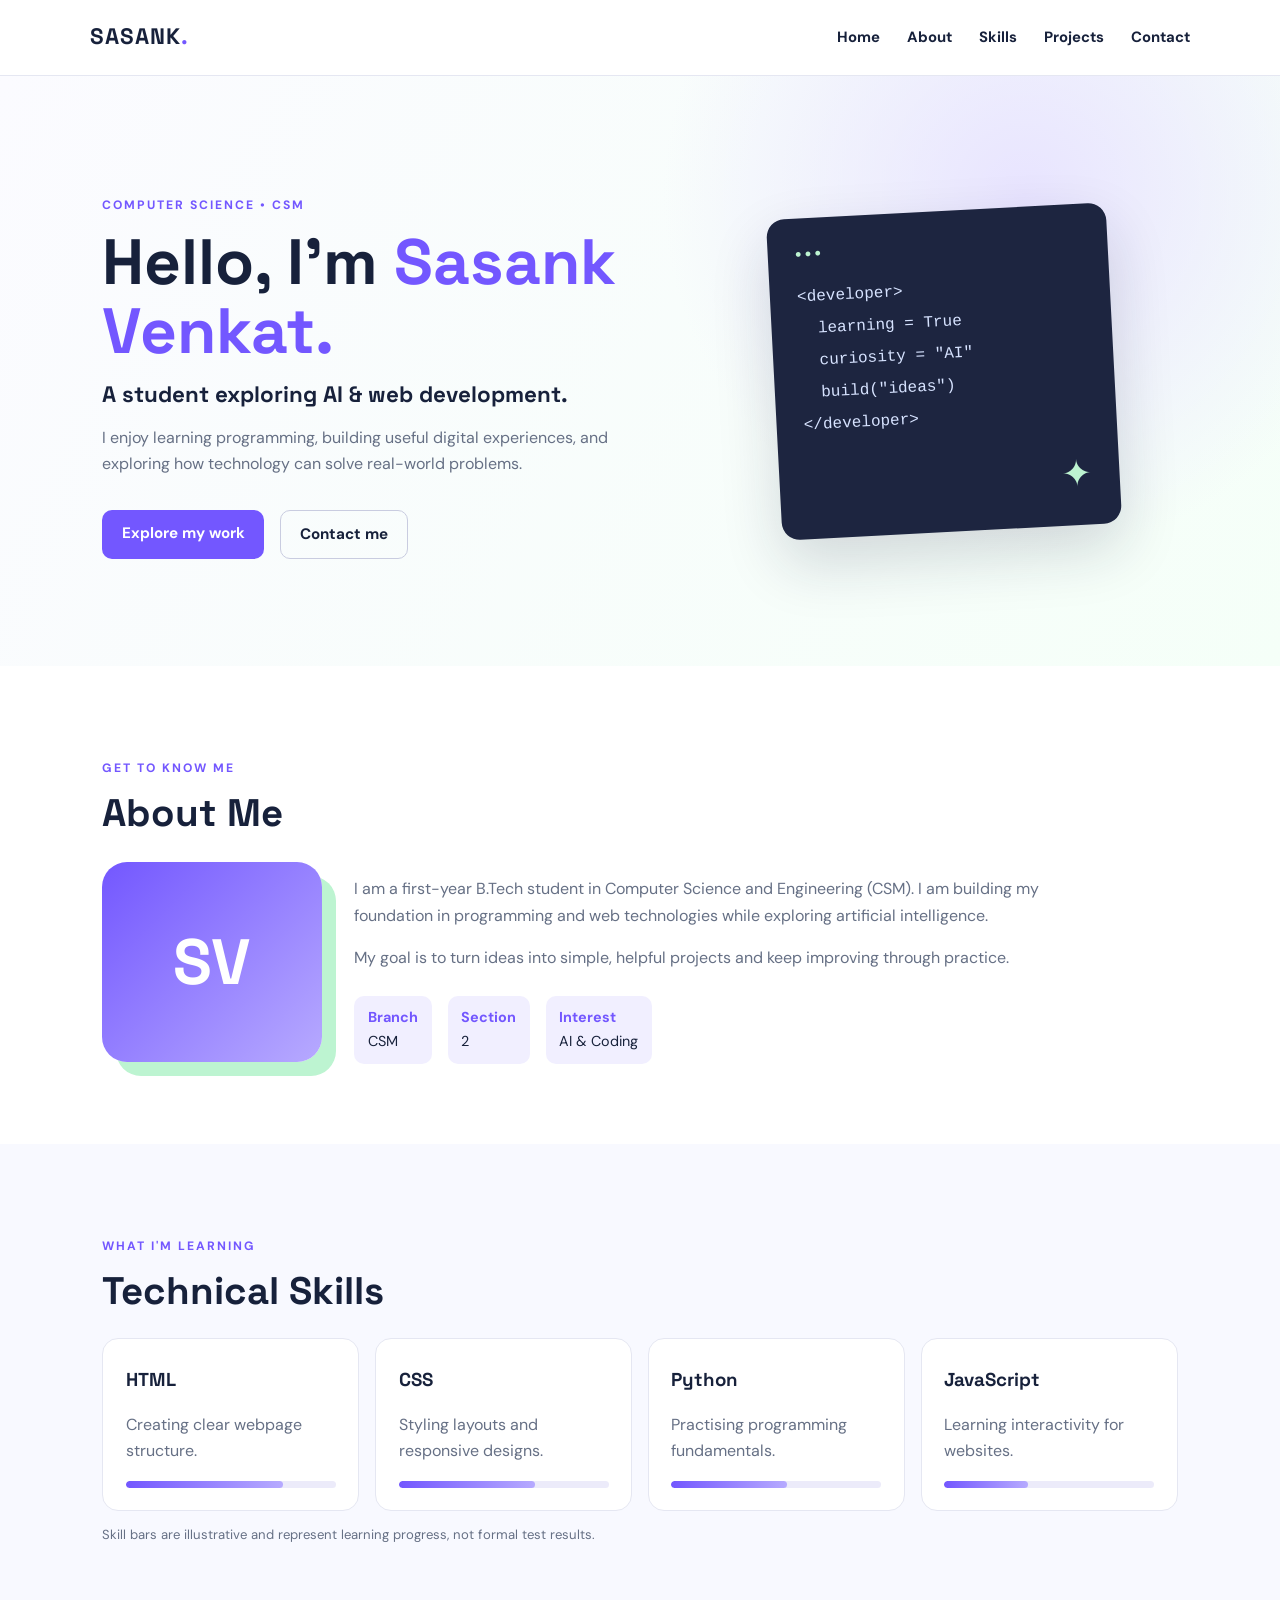
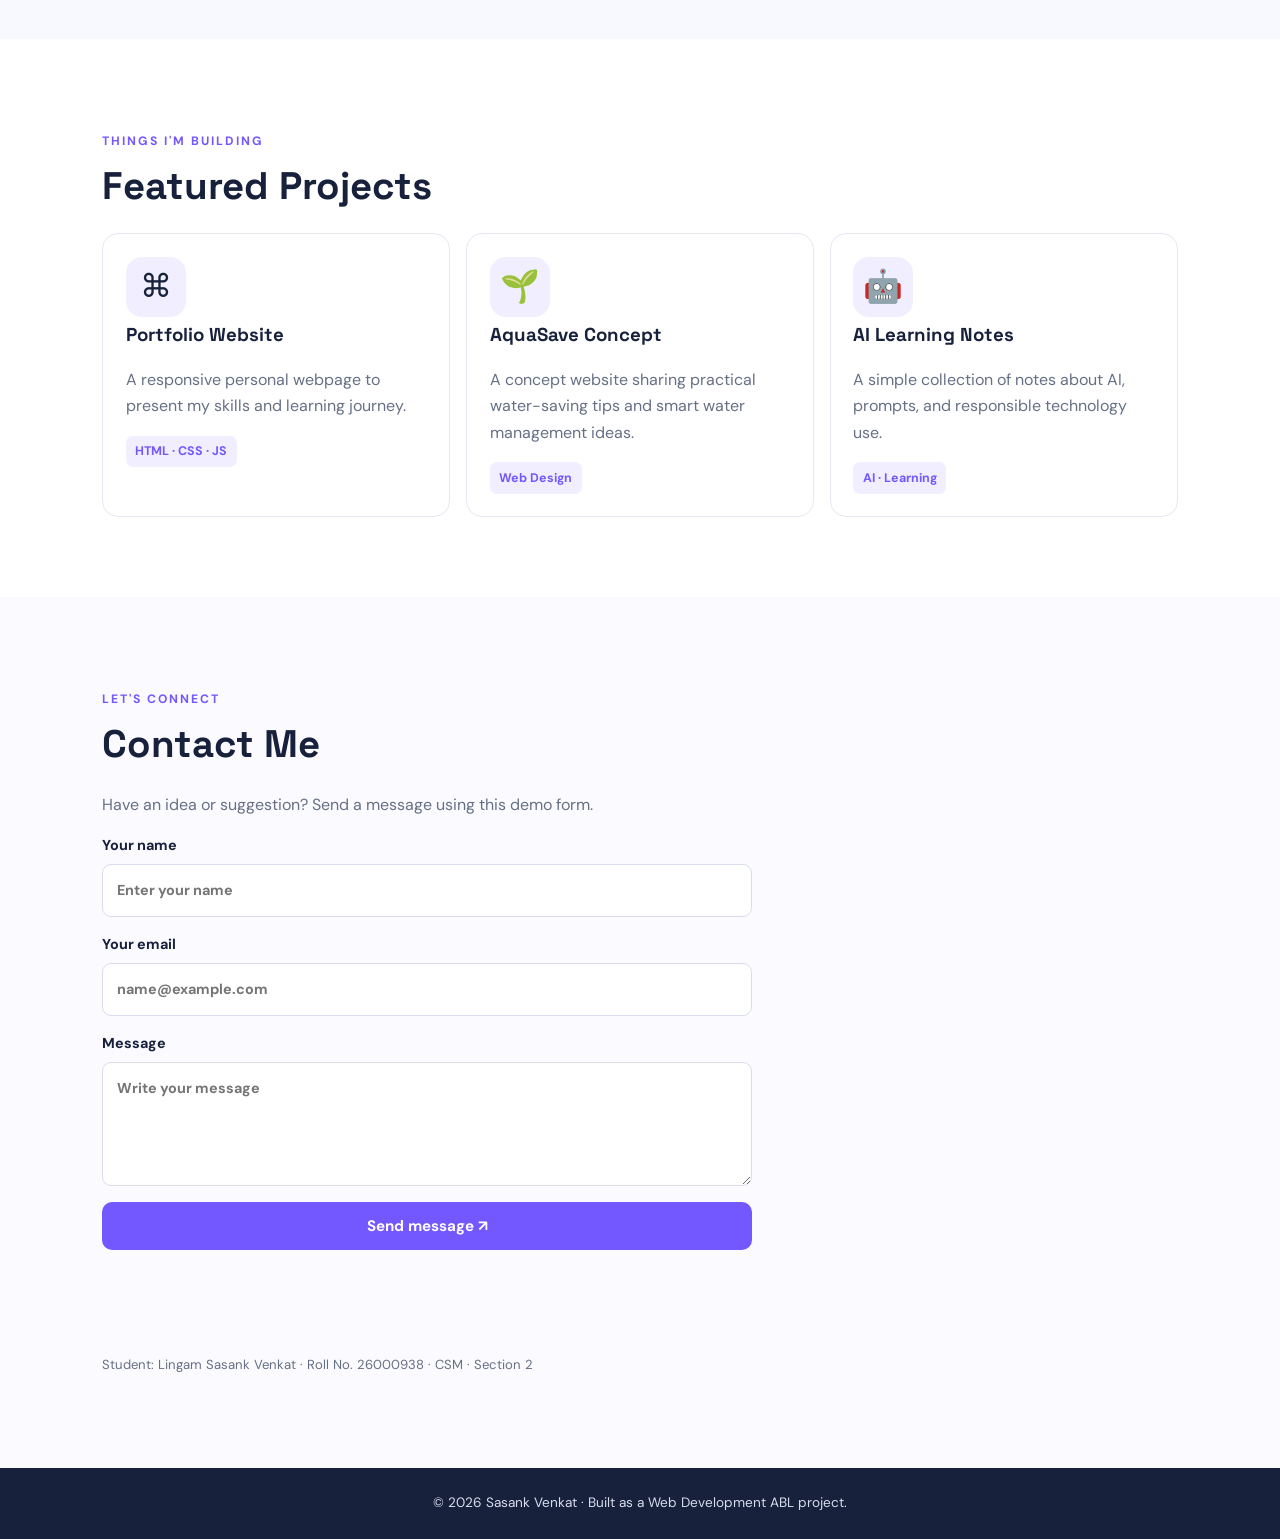
==== index.html @ 82a976c6 "Add files via upload" ====
<!DOCTYPE html>
<html lang="en">
<head>
  <meta charset="UTF-8">
  <meta name="viewport" content="width=device-width, initial-scale=1.0">
  <title>Sasank | Personal Portfolio</title>
  <link rel="stylesheet" href="style.css">
</head>
<body>
  <header class="topbar">
    <a class="brand" href="#home">SASANK<span>.</span></a>
    <button class="menu-toggle" id="menuToggle" aria-label="Toggle navigation">☰</button>
    <nav id="nav">
      <a href="#home">Home</a><a href="#about">About</a><a href="#skills">Skills</a>
      <a href="#projects">Projects</a><a href="#contact">Contact</a>
    </nav>
  </header>
  <main>
    <section class="hero" id="home">
      <div class="hero-copy">
        <p class="eyebrow">COMPUTER SCIENCE • CSM</p>
        <h1>Hello, I'm <span>Sasank Venkat.</span></h1>
        <h2>A student exploring AI & web development.</h2>
        <p>I enjoy learning programming, building useful digital experiences, and exploring how technology can solve real-world problems.</p>
        <div class="actions"><a class="btn" href="#projects">Explore my work</a><a class="btn btn-outline" href="#contact">Contact me</a></div>
      </div>
      <div class="hero-art" aria-label="Decorative code illustration">
        <div class="orbit orbit-one"></div><div class="orbit orbit-two"></div>
        <div class="code-card"><span class="dots">● ● ●</span><pre><code>&lt;developer&gt;
  learning = True
  curiosity = "AI"
  build("ideas")
&lt;/developer&gt;</code></pre><div class="spark">✦</div></div>
      </div>
    </section>
    <section class="section" id="about">
      <p class="eyebrow">GET TO KNOW ME</p><h2>About Me</h2>
      <div class="about-grid"><div class="about-mark">SV</div><div><p>I am a first-year B.Tech student in Computer Science and Engineering (CSM). I am building my foundation in programming and web technologies while exploring artificial intelligence.</p><p>My goal is to turn ideas into simple, helpful projects and keep improving through practice.</p><div class="facts"><span><b>Branch</b> CSM</span><span><b>Section</b> 2</span><span><b>Interest</b> AI & Coding</span></div></div></div>
    </section>
    <section class="section tinted" id="skills">
      <p class="eyebrow">WHAT I'M LEARNING</p><h2>Technical Skills</h2>
      <div class="skill-grid">
        <article class="skill"><h3>HTML</h3><p>Creating clear webpage structure.</p><div class="meter"><span style="width:75%"></span></div></article>
        <article class="skill"><h3>CSS</h3><p>Styling layouts and responsive designs.</p><div class="meter"><span style="width:65%"></span></div></article>
        <article class="skill"><h3>Python</h3><p>Practising programming fundamentals.</p><div class="meter"><span style="width:55%"></span></div></article>
        <article class="skill"><h3>JavaScript</h3><p>Learning interactivity for websites.</p><div class="meter"><span style="width:40%"></span></div></article>
      </div><p class="note">Skill bars are illustrative and represent learning progress, not formal test results.</p>
    </section>
    <section class="section" id="projects">
      <p class="eyebrow">THINGS I'M BUILDING</p><h2>Featured Projects</h2>
      <div class="project-grid">
        <article class="project-card"><div class="project-icon">⌘</div><h3>Portfolio Website</h3><p>A responsive personal webpage to present my skills and learning journey.</p><span class="tag">HTML · CSS · JS</span></article>
        <article class="project-card"><div class="project-icon">🌱</div><h3>AquaSave Concept</h3><p>A concept website sharing practical water-saving tips and smart water management ideas.</p><span class="tag">Web Design</span></article>
        <article class="project-card"><div class="project-icon">🤖</div><h3>AI Learning Notes</h3><p>A simple collection of notes about AI, prompts, and responsible technology use.</p><span class="tag">AI · Learning</span></article>
      </div>
    </section>
    <section class="section contact-section" id="contact">
      <p class="eyebrow">LET'S CONNECT</p><h2>Contact Me</h2><p>Have an idea or suggestion? Send a message using this demo form.</p>
      <form id="contactForm" class="contact-form"><label>Your name<input id="senderName" required placeholder="Enter your name"></label><label>Your email<input type="email" id="senderEmail" required placeholder="name@example.com"></label><label>Message<textarea id="senderMessage" required rows="4" placeholder="Write your message"></textarea></label><button class="btn" type="submit">Send message ↗</button><p id="formMessage" role="status"></p></form>
      <p class="small">Student: Lingam Sasank Venkat · Roll No. 26000938 · CSM · Section 2</p>
    </section>
  </main>
  <footer>© 2026 Sasank Venkat · Built as a Web Development ABL project.</footer>
  <script src="script.js"></script>
</body>
</html>
---- style.css ----
@import url('https://fonts.googleapis.com/css2?family=DM+Sans:wght@400;500;700&family=Space+Grotesk:wght@400;500;600;700&display=swap');
:root{--ink:#17213b;--muted:#667085;--accent:#7357ff;--mint:#bdf4d1;--paper:#f8f9ff;--line:#e5e7f2}
*{box-sizing:border-box}html{scroll-behavior:smooth;scroll-padding-top:80px}body{margin:0;font-family:'DM Sans',sans-serif;color:var(--ink);background:#fff;line-height:1.65}h1,h2,h3,.brand{font-family:'Space Grotesk',sans-serif}h1{font-size:clamp(2.5rem,5vw,4.7rem);line-height:1.08;margin:.5rem 0}h1 span{color:var(--accent)}h2{font-size:clamp(2rem,3vw,2.8rem);line-height:1.2;margin:.3rem 0 1.5rem}p{color:var(--muted)}.topbar{height:76px;padding:0 7%;display:flex;align-items:center;justify-content:space-between;background:#ffffffeb;backdrop-filter:blur(12px);position:sticky;top:0;z-index:10;border-bottom:1px solid var(--line)}.brand{font-size:1.4rem;font-weight:700;letter-spacing:1px;color:var(--ink);text-decoration:none}.brand span{color:var(--accent)}nav{display:flex;gap:1.7rem}nav a{color:var(--ink);text-decoration:none;font-weight:700;font-size:.93rem}nav a:hover{color:var(--accent)}.menu-toggle{display:none;border:0;background:none;font-size:1.5rem}.hero{min-height:590px;padding:85px 8%;display:grid;grid-template-columns:1.2fr 1fr;align-items:center;gap:3rem;background:radial-gradient(circle at 80% 20%,#e8e4ff 0,transparent 32%),linear-gradient(120deg,#fbfbff,#f5fff8)}.eyebrow{font-size:.76rem;letter-spacing:2px;font-weight:700;color:var(--accent)}.hero h2{font-size:1.4rem;margin:1rem 0}.hero-copy>p:not(.eyebrow){max-width:570px}.actions{display:flex;gap:1rem;margin-top:2rem;flex-wrap:wrap}.btn{display:inline-block;background:var(--accent);color:white;padding:.85rem 1.2rem;border:0;border-radius:10px;text-decoration:none;font:700 .95rem 'DM Sans';cursor:pointer;transition:transform .2s,box-shadow .2s}.btn:hover{transform:translateY(-3px);box-shadow:0 10px 24px #7357ff40}.btn-outline{background:transparent;color:var(--ink);border:1px solid #c9cce0}.hero-art{min-height:330px;display:grid;place-items:center;position:relative}.orbit{position:absolute;border:1px solid #b6aaff;border-radius:50%;width:300px;height:300px;animation:spin 18s linear infinite}.orbit-two{width:360px;height:220px;transform:rotate(45deg);border-color:#a8eac2;animation-direction:reverse}.code-card{z-index:1;background:#1d2540;color:#d7e3ff;border-radius:18px;padding:1.3rem 1.7rem;box-shadow:0 25px 60px #18213c2a;transform:rotate(-3deg);width:min(100%,340px)}.dots{color:#bdf4d1;font-size:.7rem}.code-card pre{white-space:pre-wrap;font-size:1rem;line-height:2}.spark{font-size:2.3rem;color:#bdf4d1;text-align:right}@keyframes spin{to{transform:rotate(360deg)}}.section{padding:80px 8%;max-width:1400px;margin:auto}.tinted{max-width:none;background:var(--paper)}.tinted>*{max-width:1180px;margin-left:auto;margin-right:auto}.about-grid{display:grid;grid-template-columns:220px 1fr;gap:2rem;align-items:center;max-width:950px}.about-mark{height:200px;border-radius:25px;background:linear-gradient(135deg,var(--accent),#b7aaff);display:grid;place-items:center;color:white;font:700 4rem 'Space Grotesk';box-shadow:14px 14px 0 var(--mint)}.facts{display:flex;gap:1rem;flex-wrap:wrap;margin-top:1.5rem}.facts span{background:#f1efff;padding:.65rem .85rem;border-radius:10px;font-size:.9rem}.facts b{display:block;color:var(--accent)}.skill-grid,.project-grid{display:grid;grid-template-columns:repeat(4,1fr);gap:1rem}.skill,.project-card{background:white;border:1px solid var(--line);padding:1.4rem;border-radius:16px;transition:transform .2s,box-shadow .2s}.skill:hover,.project-card:hover{transform:translateY(-5px);box-shadow:0 14px 35px #20264b10}.skill h3,.project-card h3{margin:.2rem 0}.meter{height:7px;background:#ecebfa;border-radius:20px;margin-top:1rem;overflow:hidden}.meter span{height:100%;display:block;background:linear-gradient(90deg,var(--accent),#b6aaff);border-radius:20px}.note,.small{font-size:.82rem}.project-grid{grid-template-columns:repeat(3,1fr)}.project-icon{font-size:2rem;background:#f1efff;width:60px;height:60px;display:grid;place-items:center;border-radius:16px}.tag{display:inline-block;font-size:.78rem;color:var(--accent);background:#f1efff;padding:.35rem .6rem;border-radius:7px;font-weight:700}.contact-section{background:#fbfbff;max-width:none}.contact-form{max-width:650px;display:grid;gap:1rem}.contact-form label{display:grid;gap:.4rem;font-weight:700;font-size:.9rem}.contact-form input,.contact-form textarea{font:inherit;padding:.85rem;border:1px solid #d9dced;border-radius:9px;background:white}.contact-form input:focus,.contact-form textarea:focus{outline:2px solid #b7aaff;border-color:var(--accent)}#formMessage{min-height:1.5rem;color:#247a4a}.contact-section .small{margin-top:2rem}footer{text-align:center;padding:1.5rem;background:#17213b;color:#d7dced;font-size:.85rem}
@media(max-width:850px){.hero{grid-template-columns:1fr;padding-top:65px}.hero-art{min-height:280px}.skill-grid{grid-template-columns:repeat(2,1fr)}nav{gap:.9rem}}@media(max-width:600px){.topbar{padding:0 5%;height:68px}.menu-toggle{display:block}nav{display:none;position:absolute;top:68px;left:0;right:0;background:white;padding:1rem 5%;border-bottom:1px solid var(--line);flex-direction:column;gap:.8rem}nav.open{display:flex}.hero,.section{padding:55px 6%}.hero-art{min-height:250px}.orbit{width:230px;height:230px}.orbit-two{width:280px;height:170px}.about-grid{grid-template-columns:1fr}.about-mark{height:140px;width:140px;font-size:3rem}.skill-grid,.project-grid{grid-template-columns:1fr}.facts{gap:.5rem}}
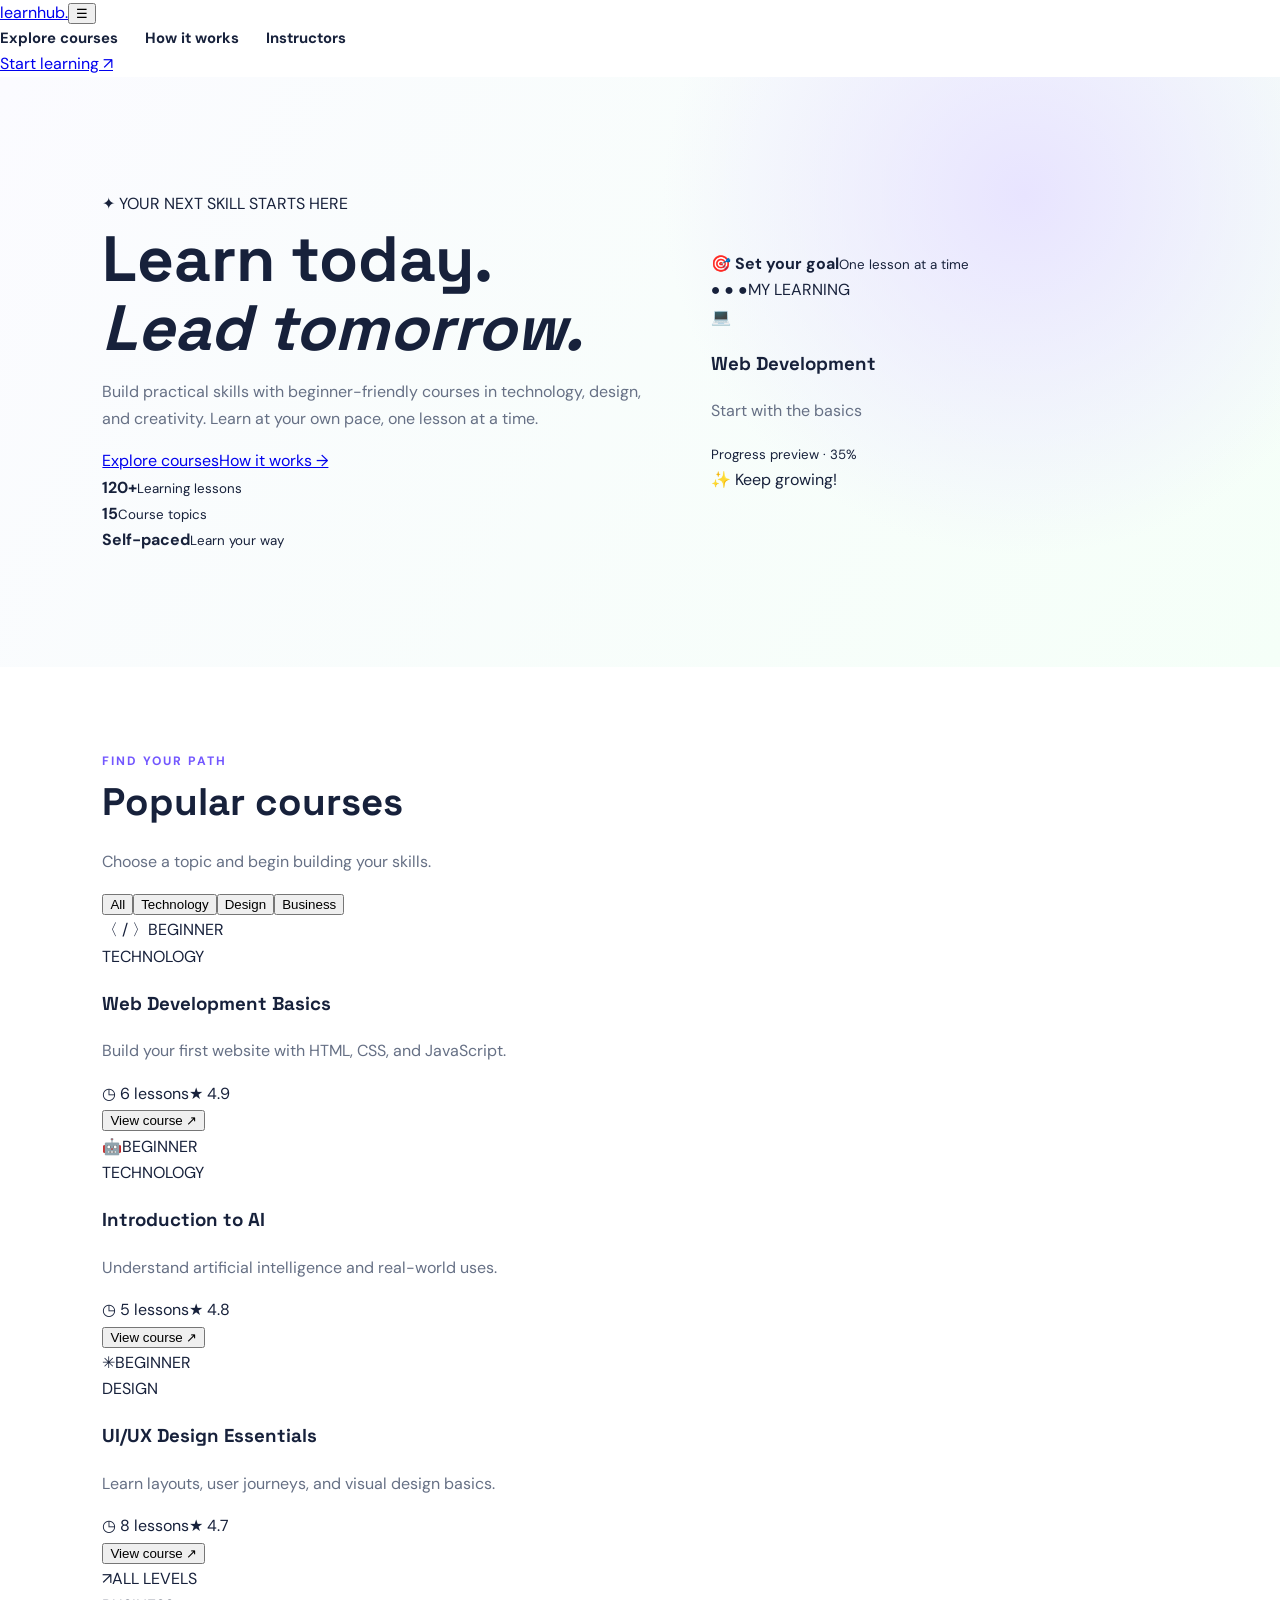
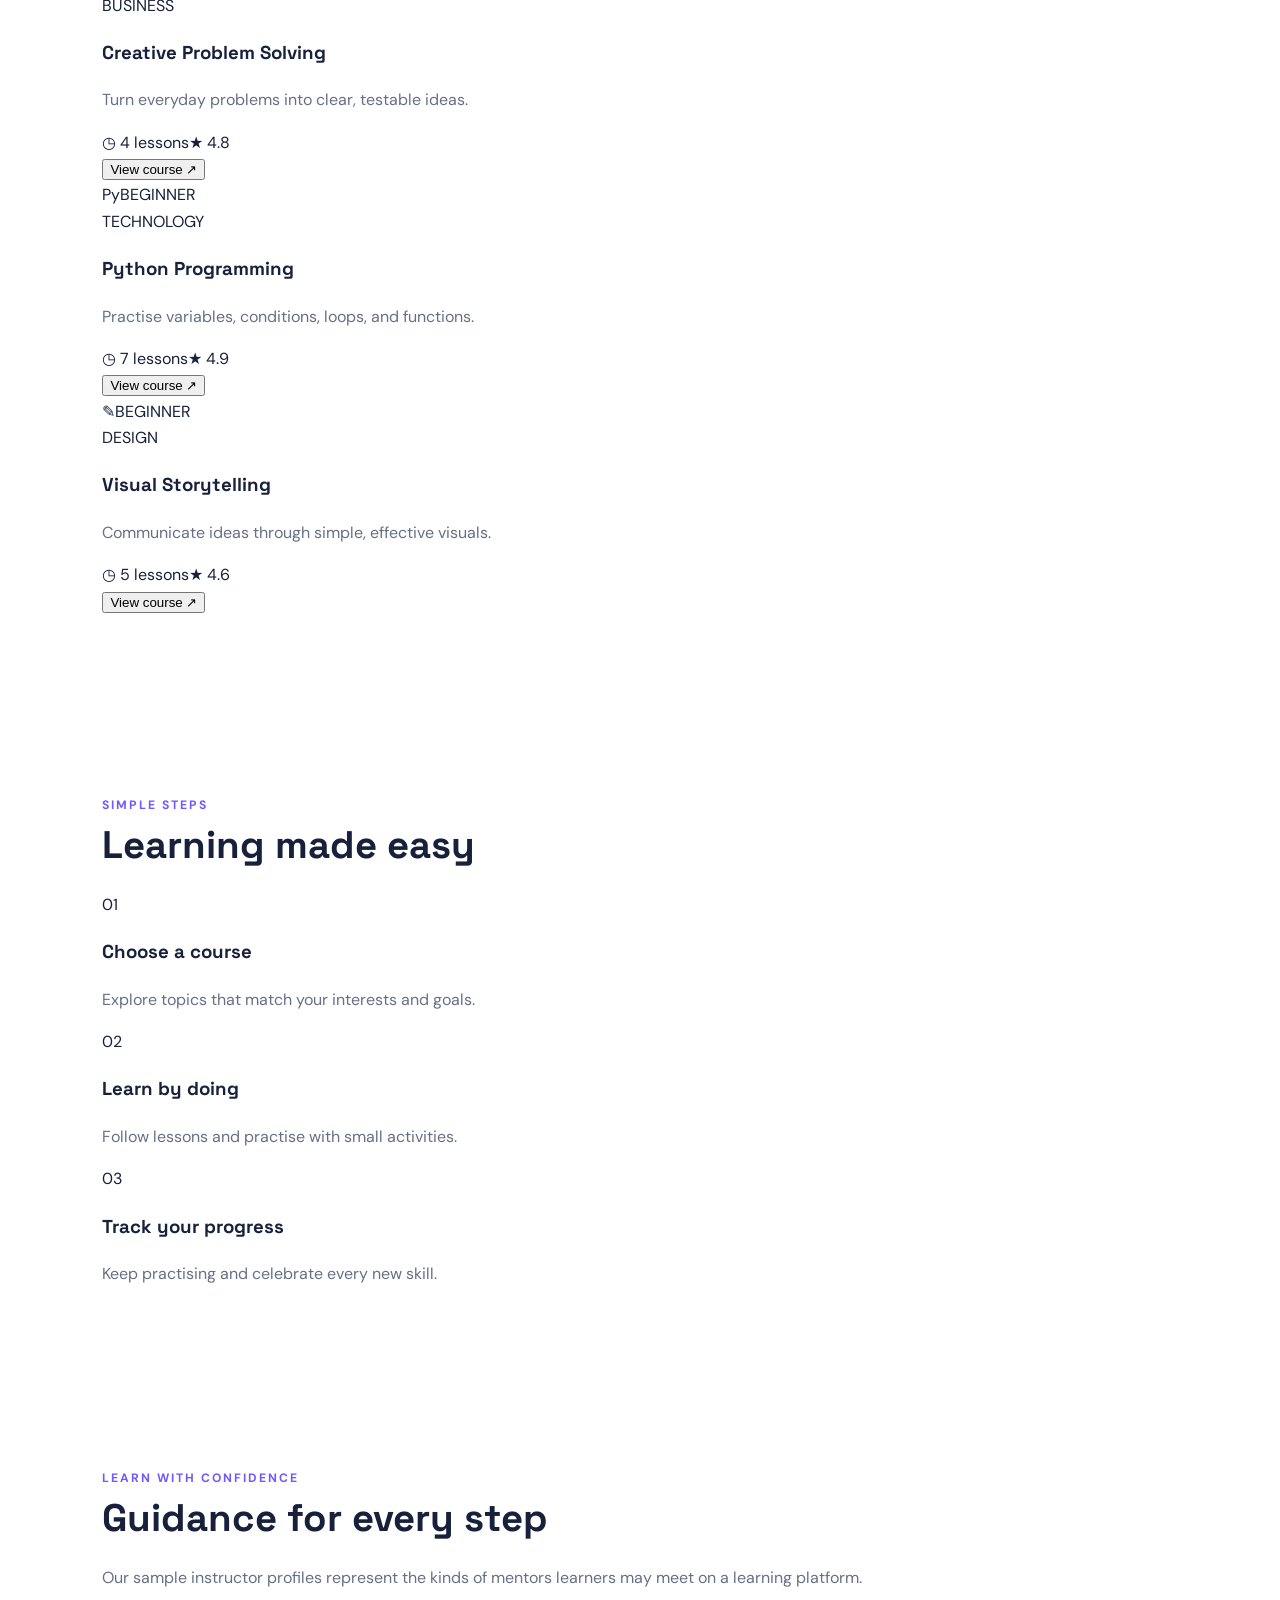
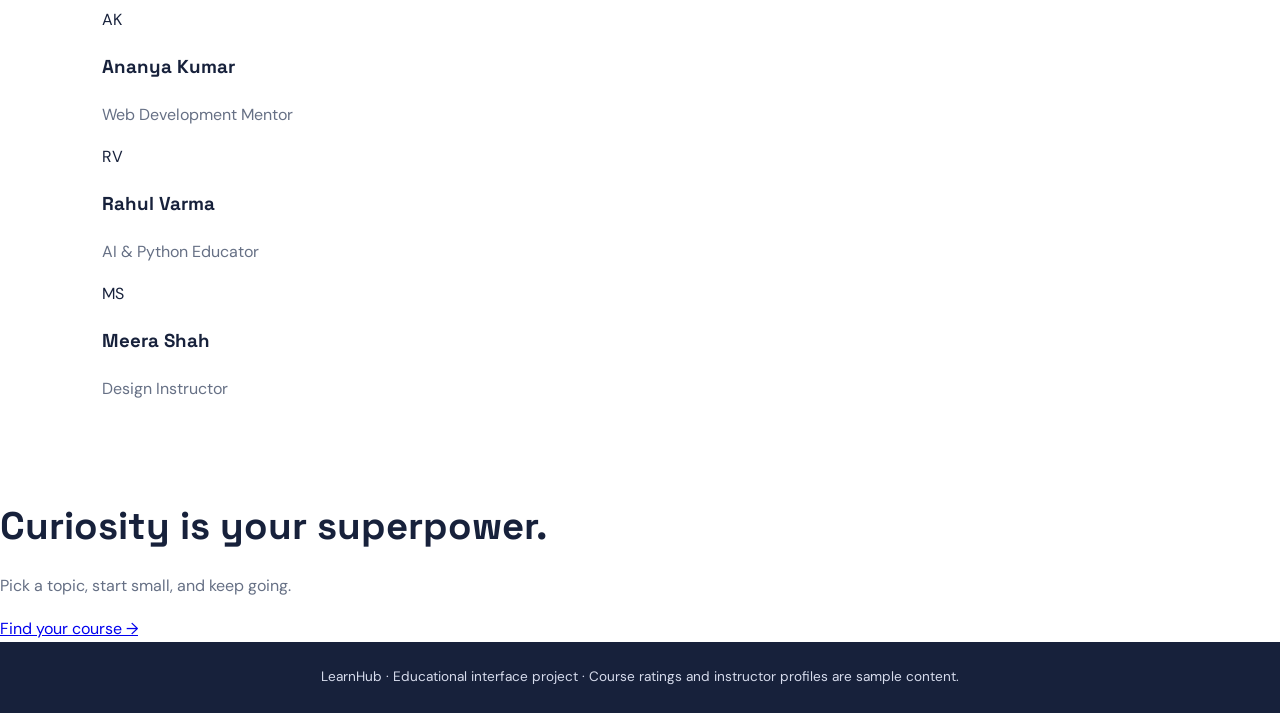
==== commit 6637460a: "Add files via upload" ====
--- a/index.html
+++ b/index.html
@@ -1,66 +1,20 @@
 <!DOCTYPE html>
 <html lang="en">
-<head>
-  <meta charset="UTF-8">
-  <meta name="viewport" content="width=device-width, initial-scale=1.0">
-  <title>Sasank | Personal Portfolio</title>
-  <link rel="stylesheet" href="style.css">
-</head>
+<head><meta charset="UTF-8"><meta name="viewport" content="width=device-width, initial-scale=1.0"><title>LearnHub | Learn Something New</title><link rel="stylesheet" href="style.css"></head>
 <body>
-  <header class="topbar">
-    <a class="brand" href="#home">SASANK<span>.</span></a>
-    <button class="menu-toggle" id="menuToggle" aria-label="Toggle navigation">☰</button>
-    <nav id="nav">
-      <a href="#home">Home</a><a href="#about">About</a><a href="#skills">Skills</a>
-      <a href="#projects">Projects</a><a href="#contact">Contact</a>
-    </nav>
-  </header>
-  <main>
-    <section class="hero" id="home">
-      <div class="hero-copy">
-        <p class="eyebrow">COMPUTER SCIENCE • CSM</p>
-        <h1>Hello, I'm <span>Sasank Venkat.</span></h1>
-        <h2>A student exploring AI & web development.</h2>
-        <p>I enjoy learning programming, building useful digital experiences, and exploring how technology can solve real-world problems.</p>
-        <div class="actions"><a class="btn" href="#projects">Explore my work</a><a class="btn btn-outline" href="#contact">Contact me</a></div>
-      </div>
-      <div class="hero-art" aria-label="Decorative code illustration">
-        <div class="orbit orbit-one"></div><div class="orbit orbit-two"></div>
-        <div class="code-card"><span class="dots">● ● ●</span><pre><code>&lt;developer&gt;
-  learning = True
-  curiosity = "AI"
-  build("ideas")
-&lt;/developer&gt;</code></pre><div class="spark">✦</div></div>
-      </div>
-    </section>
-    <section class="section" id="about">
-      <p class="eyebrow">GET TO KNOW ME</p><h2>About Me</h2>
-      <div class="about-grid"><div class="about-mark">SV</div><div><p>I am a first-year B.Tech student in Computer Science and Engineering (CSM). I am building my foundation in programming and web technologies while exploring artificial intelligence.</p><p>My goal is to turn ideas into simple, helpful projects and keep improving through practice.</p><div class="facts"><span><b>Branch</b> CSM</span><span><b>Section</b> 2</span><span><b>Interest</b> AI & Coding</span></div></div></div>
-    </section>
-    <section class="section tinted" id="skills">
-      <p class="eyebrow">WHAT I'M LEARNING</p><h2>Technical Skills</h2>
-      <div class="skill-grid">
-        <article class="skill"><h3>HTML</h3><p>Creating clear webpage structure.</p><div class="meter"><span style="width:75%"></span></div></article>
-        <article class="skill"><h3>CSS</h3><p>Styling layouts and responsive designs.</p><div class="meter"><span style="width:65%"></span></div></article>
-        <article class="skill"><h3>Python</h3><p>Practising programming fundamentals.</p><div class="meter"><span style="width:55%"></span></div></article>
-        <article class="skill"><h3>JavaScript</h3><p>Learning interactivity for websites.</p><div class="meter"><span style="width:40%"></span></div></article>
-      </div><p class="note">Skill bars are illustrative and represent learning progress, not formal test results.</p>
-    </section>
-    <section class="section" id="projects">
-      <p class="eyebrow">THINGS I'M BUILDING</p><h2>Featured Projects</h2>
-      <div class="project-grid">
-        <article class="project-card"><div class="project-icon">⌘</div><h3>Portfolio Website</h3><p>A responsive personal webpage to present my skills and learning journey.</p><span class="tag">HTML · CSS · JS</span></article>
-        <article class="project-card"><div class="project-icon">🌱</div><h3>AquaSave Concept</h3><p>A concept website sharing practical water-saving tips and smart water management ideas.</p><span class="tag">Web Design</span></article>
-        <article class="project-card"><div class="project-icon">🤖</div><h3>AI Learning Notes</h3><p>A simple collection of notes about AI, prompts, and responsible technology use.</p><span class="tag">AI · Learning</span></article>
-      </div>
-    </section>
-    <section class="section contact-section" id="contact">
-      <p class="eyebrow">LET'S CONNECT</p><h2>Contact Me</h2><p>Have an idea or suggestion? Send a message using this demo form.</p>
-      <form id="contactForm" class="contact-form"><label>Your name<input id="senderName" required placeholder="Enter your name"></label><label>Your email<input type="email" id="senderEmail" required placeholder="name@example.com"></label><label>Message<textarea id="senderMessage" required rows="4" placeholder="Write your message"></textarea></label><button class="btn" type="submit">Send message ↗</button><p id="formMessage" role="status"></p></form>
-      <p class="small">Student: Lingam Sasank Venkat · Roll No. 26000938 · CSM · Section 2</p>
-    </section>
-  </main>
-  <footer>© 2026 Sasank Venkat · Built as a Web Development ABL project.</footer>
-  <script src="script.js"></script>
-</body>
-</html>
+<header class="header"><a class="logo" href="#home">learn<span>hub.</span></a><button class="menu" id="menuBtn" aria-label="Toggle menu">☰</button><nav id="nav"><a href="#courses">Explore courses</a><a href="#how">How it works</a><a href="#instructors">Instructors</a></nav><a class="nav-cta" href="#courses">Start learning ↗</a></header>
+<main>
+<section class="hero" id="home"><div><span class="pill">✦ YOUR NEXT SKILL STARTS HERE</span><h1>Learn today.<br><em>Lead tomorrow.</em></h1><p>Build practical skills with beginner-friendly courses in technology, design, and creativity. Learn at your own pace, one lesson at a time.</p><div class="hero-buttons"><a class="button" href="#courses">Explore courses</a><a class="text-link" href="#how">How it works →</a></div><div class="stats"><div><b>120+</b><small>Learning lessons</small></div><div><b>15</b><small>Course topics</small></div><div><b>Self-paced</b><small>Learn your way</small></div></div></div><div class="hero-visual"><div class="visual-bg"></div><div class="floating-card card-top">🎯 <span><b>Set your goal</b><small>One lesson at a time</small></span></div><div class="learning-screen"><div class="screen-top"><span>● ● ●</span><span>MY LEARNING</span></div><div class="screen-emoji">💻</div><h3>Web Development</h3><p>Start with the basics</p><div class="progress"><span></span></div><small>Progress preview · 35%</small></div><div class="floating-card card-bottom">✨ Keep growing!</div></div></section>
+<section class="section" id="courses"><div class="section-head"><div><span class="eyebrow">FIND YOUR PATH</span><h2>Popular courses</h2><p>Choose a topic and begin building your skills.</p></div><div class="filters" role="group" aria-label="Filter courses"><button class="filter active" data-filter="all">All</button><button class="filter" data-filter="tech">Technology</button><button class="filter" data-filter="design">Design</button><button class="filter" data-filter="business">Business</button></div></div><div class="course-grid">
+<article class="course" data-category="tech"><div class="course-art purple">〈 / 〉<span class="level">BEGINNER</span></div><div class="course-body"><span class="category">TECHNOLOGY</span><h3>Web Development Basics</h3><p>Build your first website with HTML, CSS, and JavaScript.</p><div class="meta"><span>◷ 6 lessons</span><span>★ 4.9</span></div><button class="enroll" data-course="Web Development Basics">View course ↗</button></div></article>
+<article class="course" data-category="tech"><div class="course-art green">🤖<span class="level">BEGINNER</span></div><div class="course-body"><span class="category">TECHNOLOGY</span><h3>Introduction to AI</h3><p>Understand artificial intelligence and real-world uses.</p><div class="meta"><span>◷ 5 lessons</span><span>★ 4.8</span></div><button class="enroll" data-course="Introduction to AI">View course ↗</button></div></article>
+<article class="course" data-category="design"><div class="course-art peach">✳<span class="level">BEGINNER</span></div><div class="course-body"><span class="category">DESIGN</span><h3>UI/UX Design Essentials</h3><p>Learn layouts, user journeys, and visual design basics.</p><div class="meta"><span>◷ 8 lessons</span><span>★ 4.7</span></div><button class="enroll" data-course="UI/UX Design Essentials">View course ↗</button></div></article>
+<article class="course" data-category="business"><div class="course-art yellow">↗<span class="level">ALL LEVELS</span></div><div class="course-body"><span class="category">BUSINESS</span><h3>Creative Problem Solving</h3><p>Turn everyday problems into clear, testable ideas.</p><div class="meta"><span>◷ 4 lessons</span><span>★ 4.8</span></div><button class="enroll" data-course="Creative Problem Solving">View course ↗</button></div></article>
+<article class="course" data-category="tech"><div class="course-art blue">Py<span class="level">BEGINNER</span></div><div class="course-body"><span class="category">TECHNOLOGY</span><h3>Python Programming</h3><p>Practise variables, conditions, loops, and functions.</p><div class="meta"><span>◷ 7 lessons</span><span>★ 4.9</span></div><button class="enroll" data-course="Python Programming">View course ↗</button></div></article>
+<article class="course" data-category="design"><div class="course-art pink">✎<span class="level">BEGINNER</span></div><div class="course-body"><span class="category">DESIGN</span><h3>Visual Storytelling</h3><p>Communicate ideas through simple, effective visuals.</p><div class="meta"><span>◷ 5 lessons</span><span>★ 4.6</span></div><button class="enroll" data-course="Visual Storytelling">View course ↗</button></div></article>
+</div><p class="notice" id="notice" role="status"></p></section>
+<section class="how section" id="how"><span class="eyebrow">SIMPLE STEPS</span><h2>Learning made easy</h2><div class="steps"><article><span>01</span><h3>Choose a course</h3><p>Explore topics that match your interests and goals.</p></article><article><span>02</span><h3>Learn by doing</h3><p>Follow lessons and practise with small activities.</p></article><article><span>03</span><h3>Track your progress</h3><p>Keep practising and celebrate every new skill.</p></article></div></section>
+<section class="instructor section" id="instructors"><div><span class="eyebrow">LEARN WITH CONFIDENCE</span><h2>Guidance for every step</h2><p>Our sample instructor profiles represent the kinds of mentors learners may meet on a learning platform.</p></div><div class="teacher-grid"><article><div class="avatar lavender">AK</div><h3>Ananya Kumar</h3><p>Web Development Mentor</p></article><article><div class="avatar mint">RV</div><h3>Rahul Varma</h3><p>AI & Python Educator</p></article><article><div class="avatar peach">MS</div><h3>Meera Shah</h3><p>Design Instructor</p></article></div></section>
+<section class="cta"><h2>Curiosity is your superpower.</h2><p>Pick a topic, start small, and keep going.</p><a class="button light" href="#courses">Find your course →</a></section>
+</main><footer>LearnHub · Educational interface project · Course ratings and instructor profiles are sample content.</footer>
+<script src="script.js"></script></body></html>
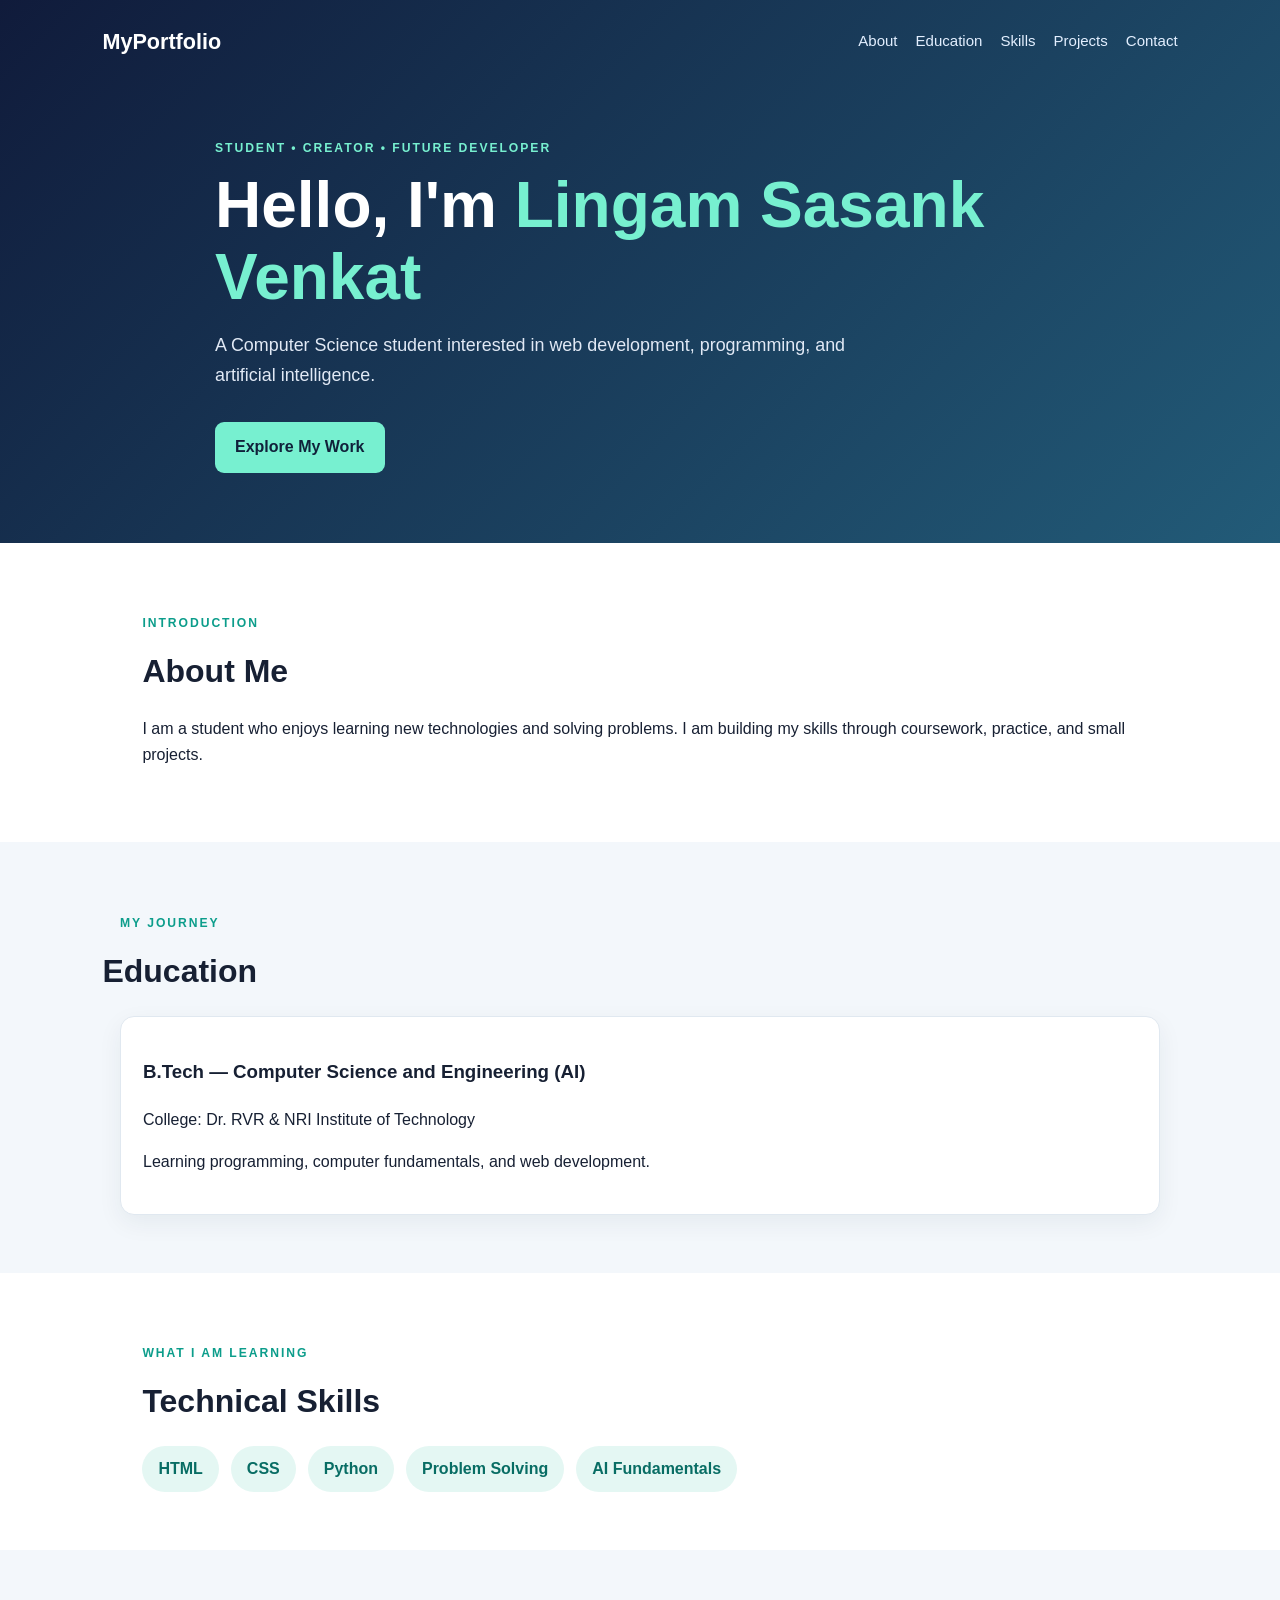
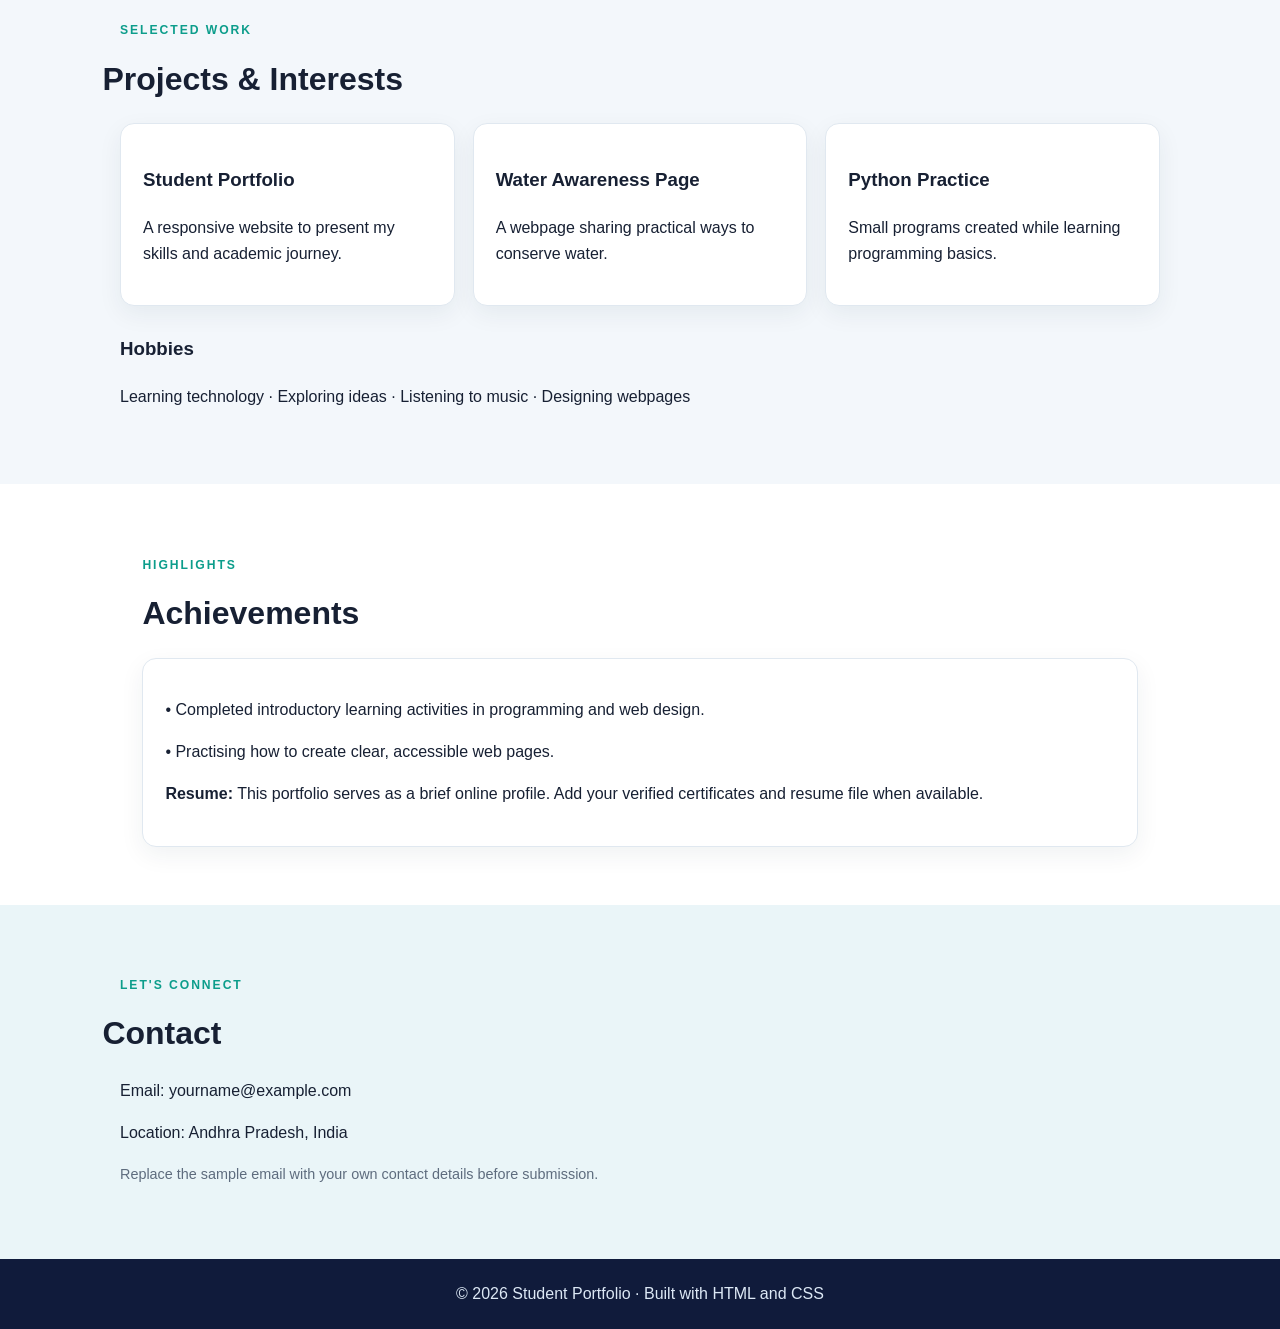
==== commit a68817c4: "Add files via upload" ====
--- a/index.html
+++ b/index.html
@@ -1,20 +1,59 @@
 <!DOCTYPE html>
 <html lang="en">
-<head><meta charset="UTF-8"><meta name="viewport" content="width=device-width, initial-scale=1.0"><title>LearnHub | Learn Something New</title><link rel="stylesheet" href="style.css"></head>
+<head>
+  <meta charset="UTF-8">
+  <meta name="viewport" content="width=device-width, initial-scale=1.0">
+  <title>Student Portfolio</title>
+  <link rel="stylesheet" href="style.css">
+</head>
 <body>
-<header class="header"><a class="logo" href="#home">learn<span>hub.</span></a><button class="menu" id="menuBtn" aria-label="Toggle menu">☰</button><nav id="nav"><a href="#courses">Explore courses</a><a href="#how">How it works</a><a href="#instructors">Instructors</a></nav><a class="nav-cta" href="#courses">Start learning ↗</a></header>
-<main>
-<section class="hero" id="home"><div><span class="pill">✦ YOUR NEXT SKILL STARTS HERE</span><h1>Learn today.<br><em>Lead tomorrow.</em></h1><p>Build practical skills with beginner-friendly courses in technology, design, and creativity. Learn at your own pace, one lesson at a time.</p><div class="hero-buttons"><a class="button" href="#courses">Explore courses</a><a class="text-link" href="#how">How it works →</a></div><div class="stats"><div><b>120+</b><small>Learning lessons</small></div><div><b>15</b><small>Course topics</small></div><div><b>Self-paced</b><small>Learn your way</small></div></div></div><div class="hero-visual"><div class="visual-bg"></div><div class="floating-card card-top">🎯 <span><b>Set your goal</b><small>One lesson at a time</small></span></div><div class="learning-screen"><div class="screen-top"><span>● ● ●</span><span>MY LEARNING</span></div><div class="screen-emoji">💻</div><h3>Web Development</h3><p>Start with the basics</p><div class="progress"><span></span></div><small>Progress preview · 35%</small></div><div class="floating-card card-bottom">✨ Keep growing!</div></div></section>
-<section class="section" id="courses"><div class="section-head"><div><span class="eyebrow">FIND YOUR PATH</span><h2>Popular courses</h2><p>Choose a topic and begin building your skills.</p></div><div class="filters" role="group" aria-label="Filter courses"><button class="filter active" data-filter="all">All</button><button class="filter" data-filter="tech">Technology</button><button class="filter" data-filter="design">Design</button><button class="filter" data-filter="business">Business</button></div></div><div class="course-grid">
-<article class="course" data-category="tech"><div class="course-art purple">〈 / 〉<span class="level">BEGINNER</span></div><div class="course-body"><span class="category">TECHNOLOGY</span><h3>Web Development Basics</h3><p>Build your first website with HTML, CSS, and JavaScript.</p><div class="meta"><span>◷ 6 lessons</span><span>★ 4.9</span></div><button class="enroll" data-course="Web Development Basics">View course ↗</button></div></article>
-<article class="course" data-category="tech"><div class="course-art green">🤖<span class="level">BEGINNER</span></div><div class="course-body"><span class="category">TECHNOLOGY</span><h3>Introduction to AI</h3><p>Understand artificial intelligence and real-world uses.</p><div class="meta"><span>◷ 5 lessons</span><span>★ 4.8</span></div><button class="enroll" data-course="Introduction to AI">View course ↗</button></div></article>
-<article class="course" data-category="design"><div class="course-art peach">✳<span class="level">BEGINNER</span></div><div class="course-body"><span class="category">DESIGN</span><h3>UI/UX Design Essentials</h3><p>Learn layouts, user journeys, and visual design basics.</p><div class="meta"><span>◷ 8 lessons</span><span>★ 4.7</span></div><button class="enroll" data-course="UI/UX Design Essentials">View course ↗</button></div></article>
-<article class="course" data-category="business"><div class="course-art yellow">↗<span class="level">ALL LEVELS</span></div><div class="course-body"><span class="category">BUSINESS</span><h3>Creative Problem Solving</h3><p>Turn everyday problems into clear, testable ideas.</p><div class="meta"><span>◷ 4 lessons</span><span>★ 4.8</span></div><button class="enroll" data-course="Creative Problem Solving">View course ↗</button></div></article>
-<article class="course" data-category="tech"><div class="course-art blue">Py<span class="level">BEGINNER</span></div><div class="course-body"><span class="category">TECHNOLOGY</span><h3>Python Programming</h3><p>Practise variables, conditions, loops, and functions.</p><div class="meta"><span>◷ 7 lessons</span><span>★ 4.9</span></div><button class="enroll" data-course="Python Programming">View course ↗</button></div></article>
-<article class="course" data-category="design"><div class="course-art pink">✎<span class="level">BEGINNER</span></div><div class="course-body"><span class="category">DESIGN</span><h3>Visual Storytelling</h3><p>Communicate ideas through simple, effective visuals.</p><div class="meta"><span>◷ 5 lessons</span><span>★ 4.6</span></div><button class="enroll" data-course="Visual Storytelling">View course ↗</button></div></article>
-</div><p class="notice" id="notice" role="status"></p></section>
-<section class="how section" id="how"><span class="eyebrow">SIMPLE STEPS</span><h2>Learning made easy</h2><div class="steps"><article><span>01</span><h3>Choose a course</h3><p>Explore topics that match your interests and goals.</p></article><article><span>02</span><h3>Learn by doing</h3><p>Follow lessons and practise with small activities.</p></article><article><span>03</span><h3>Track your progress</h3><p>Keep practising and celebrate every new skill.</p></article></div></section>
-<section class="instructor section" id="instructors"><div><span class="eyebrow">LEARN WITH CONFIDENCE</span><h2>Guidance for every step</h2><p>Our sample instructor profiles represent the kinds of mentors learners may meet on a learning platform.</p></div><div class="teacher-grid"><article><div class="avatar lavender">AK</div><h3>Ananya Kumar</h3><p>Web Development Mentor</p></article><article><div class="avatar mint">RV</div><h3>Rahul Varma</h3><p>AI & Python Educator</p></article><article><div class="avatar peach">MS</div><h3>Meera Shah</h3><p>Design Instructor</p></article></div></section>
-<section class="cta"><h2>Curiosity is your superpower.</h2><p>Pick a topic, start small, and keep going.</p><a class="button light" href="#courses">Find your course →</a></section>
-</main><footer>LearnHub · Educational interface project · Course ratings and instructor profiles are sample content.</footer>
-<script src="script.js"></script></body></html>
+  <header class="hero" id="home">
+    <nav>
+      <a class="brand" href="#home">MyPortfolio</a>
+      <div class="nav-links">
+        <a href="#about">About</a><a href="#education">Education</a>
+        <a href="#skills">Skills</a><a href="#projects">Projects</a><a href="#contact">Contact</a>
+      </div>
+    </nav>
+    <div class="hero-content">
+      <p class="eyebrow">STUDENT • CREATOR • FUTURE DEVELOPER</p>
+      <h1>Hello, I'm <span>Lingam Sasank Venkat</span></h1>
+      <p class="lead">A Computer Science student interested in web development, programming, and artificial intelligence.</p>
+      <a class="button" href="#projects">Explore My Work</a>
+    </div>
+  </header>
+  <main>
+    <section id="about" class="section">
+      <p class="eyebrow">INTRODUCTION</p><h2>About Me</h2>
+      <p>I am a student who enjoys learning new technologies and solving problems. I am building my skills through coursework, practice, and small projects.</p>
+    </section>
+    <section id="education" class="section tint">
+      <p class="eyebrow">MY JOURNEY</p><h2>Education</h2>
+      <div class="card"><h3>B.Tech — Computer Science and Engineering (AI)</h3><p>College: Dr. RVR & NRI Institute of Technology</p><p>Learning programming, computer fundamentals, and web development.</p></div>
+    </section>
+    <section id="skills" class="section">
+      <p class="eyebrow">WHAT I AM LEARNING</p><h2>Technical Skills</h2>
+      <div class="pills"><span>HTML</span><span>CSS</span><span>Python</span><span>Problem Solving</span><span>AI Fundamentals</span></div>
+    </section>
+    <section id="projects" class="section tint">
+      <p class="eyebrow">SELECTED WORK</p><h2>Projects & Interests</h2>
+      <div class="grid">
+        <article class="card"><h3>Student Portfolio</h3><p>A responsive website to present my skills and academic journey.</p></article>
+        <article class="card"><h3>Water Awareness Page</h3><p>A webpage sharing practical ways to conserve water.</p></article>
+        <article class="card"><h3>Python Practice</h3><p>Small programs created while learning programming basics.</p></article>
+      </div>
+      <h3 class="subhead">Hobbies</h3><p>Learning technology · Exploring ideas · Listening to music · Designing webpages</p>
+    </section>
+    <section class="section">
+      <p class="eyebrow">HIGHLIGHTS</p><h2>Achievements</h2>
+      <div class="card"><p>• Completed introductory learning activities in programming and web design.</p><p>• Practising how to create clear, accessible web pages.</p><p><strong>Resume:</strong> This portfolio serves as a brief online profile. Add your verified certificates and resume file when available.</p></div>
+    </section>
+    <section id="contact" class="section contact">
+      <p class="eyebrow">LET'S CONNECT</p><h2>Contact</h2>
+      <p>Email: yourname@example.com</p><p>Location: Andhra Pradesh, India</p>
+      <p class="small">Replace the sample email with your own contact details before submission.</p>
+    </section>
+  </main>
+  <footer>© 2026 Student Portfolio · Built with HTML and CSS</footer>
+</body>
+</html>
--- a/style.css
+++ b/style.css
@@ -1,4 +1 @@
-@import url('https://fonts.googleapis.com/css2?family=DM+Sans:wght@400;500;700&family=Space+Grotesk:wght@400;500;600;700&display=swap');
-:root{--ink:#17213b;--muted:#667085;--accent:#7357ff;--mint:#bdf4d1;--paper:#f8f9ff;--line:#e5e7f2}
-*{box-sizing:border-box}html{scroll-behavior:smooth;scroll-padding-top:80px}body{margin:0;font-family:'DM Sans',sans-serif;color:var(--ink);background:#fff;line-height:1.65}h1,h2,h3,.brand{font-family:'Space Grotesk',sans-serif}h1{font-size:clamp(2.5rem,5vw,4.7rem);line-height:1.08;margin:.5rem 0}h1 span{color:var(--accent)}h2{font-size:clamp(2rem,3vw,2.8rem);line-height:1.2;margin:.3rem 0 1.5rem}p{color:var(--muted)}.topbar{height:76px;padding:0 7%;display:flex;align-items:center;justify-content:space-between;background:#ffffffeb;backdrop-filter:blur(12px);position:sticky;top:0;z-index:10;border-bottom:1px solid var(--line)}.brand{font-size:1.4rem;font-weight:700;letter-spacing:1px;color:var(--ink);text-decoration:none}.brand span{color:var(--accent)}nav{display:flex;gap:1.7rem}nav a{color:var(--ink);text-decoration:none;font-weight:700;font-size:.93rem}nav a:hover{color:var(--accent)}.menu-toggle{display:none;border:0;background:none;font-size:1.5rem}.hero{min-height:590px;padding:85px 8%;display:grid;grid-template-columns:1.2fr 1fr;align-items:center;gap:3rem;background:radial-gradient(circle at 80% 20%,#e8e4ff 0,transparent 32%),linear-gradient(120deg,#fbfbff,#f5fff8)}.eyebrow{font-size:.76rem;letter-spacing:2px;font-weight:700;color:var(--accent)}.hero h2{font-size:1.4rem;margin:1rem 0}.hero-copy>p:not(.eyebrow){max-width:570px}.actions{display:flex;gap:1rem;margin-top:2rem;flex-wrap:wrap}.btn{display:inline-block;background:var(--accent);color:white;padding:.85rem 1.2rem;border:0;border-radius:10px;text-decoration:none;font:700 .95rem 'DM Sans';cursor:pointer;transition:transform .2s,box-shadow .2s}.btn:hover{transform:translateY(-3px);box-shadow:0 10px 24px #7357ff40}.btn-outline{background:transparent;color:var(--ink);border:1px solid #c9cce0}.hero-art{min-height:330px;display:grid;place-items:center;position:relative}.orbit{position:absolute;border:1px solid #b6aaff;border-radius:50%;width:300px;height:300px;animation:spin 18s linear infinite}.orbit-two{width:360px;height:220px;transform:rotate(45deg);border-color:#a8eac2;animation-direction:reverse}.code-card{z-index:1;background:#1d2540;color:#d7e3ff;border-radius:18px;padding:1.3rem 1.7rem;box-shadow:0 25px 60px #18213c2a;transform:rotate(-3deg);width:min(100%,340px)}.dots{color:#bdf4d1;font-size:.7rem}.code-card pre{white-space:pre-wrap;font-size:1rem;line-height:2}.spark{font-size:2.3rem;color:#bdf4d1;text-align:right}@keyframes spin{to{transform:rotate(360deg)}}.section{padding:80px 8%;max-width:1400px;margin:auto}.tinted{max-width:none;background:var(--paper)}.tinted>*{max-width:1180px;margin-left:auto;margin-right:auto}.about-grid{display:grid;grid-template-columns:220px 1fr;gap:2rem;align-items:center;max-width:950px}.about-mark{height:200px;border-radius:25px;background:linear-gradient(135deg,var(--accent),#b7aaff);display:grid;place-items:center;color:white;font:700 4rem 'Space Grotesk';box-shadow:14px 14px 0 var(--mint)}.facts{display:flex;gap:1rem;flex-wrap:wrap;margin-top:1.5rem}.facts span{background:#f1efff;padding:.65rem .85rem;border-radius:10px;font-size:.9rem}.facts b{display:block;color:var(--accent)}.skill-grid,.project-grid{display:grid;grid-template-columns:repeat(4,1fr);gap:1rem}.skill,.project-card{background:white;border:1px solid var(--line);padding:1.4rem;border-radius:16px;transition:transform .2s,box-shadow .2s}.skill:hover,.project-card:hover{transform:translateY(-5px);box-shadow:0 14px 35px #20264b10}.skill h3,.project-card h3{margin:.2rem 0}.meter{height:7px;background:#ecebfa;border-radius:20px;margin-top:1rem;overflow:hidden}.meter span{height:100%;display:block;background:linear-gradient(90deg,var(--accent),#b6aaff);border-radius:20px}.note,.small{font-size:.82rem}.project-grid{grid-template-columns:repeat(3,1fr)}.project-icon{font-size:2rem;background:#f1efff;width:60px;height:60px;display:grid;place-items:center;border-radius:16px}.tag{display:inline-block;font-size:.78rem;color:var(--accent);background:#f1efff;padding:.35rem .6rem;border-radius:7px;font-weight:700}.contact-section{background:#fbfbff;max-width:none}.contact-form{max-width:650px;display:grid;gap:1rem}.contact-form label{display:grid;gap:.4rem;font-weight:700;font-size:.9rem}.contact-form input,.contact-form textarea{font:inherit;padding:.85rem;border:1px solid #d9dced;border-radius:9px;background:white}.contact-form input:focus,.contact-form textarea:focus{outline:2px solid #b7aaff;border-color:var(--accent)}#formMessage{min-height:1.5rem;color:#247a4a}.contact-section .small{margin-top:2rem}footer{text-align:center;padding:1.5rem;background:#17213b;color:#d7dced;font-size:.85rem}
-@media(max-width:850px){.hero{grid-template-columns:1fr;padding-top:65px}.hero-art{min-height:280px}.skill-grid{grid-template-columns:repeat(2,1fr)}nav{gap:.9rem}}@media(max-width:600px){.topbar{padding:0 5%;height:68px}.menu-toggle{display:block}nav{display:none;position:absolute;top:68px;left:0;right:0;background:white;padding:1rem 5%;border-bottom:1px solid var(--line);flex-direction:column;gap:.8rem}nav.open{display:flex}.hero,.section{padding:55px 6%}.hero-art{min-height:250px}.orbit{width:230px;height:230px}.orbit-two{width:280px;height:170px}.about-grid{grid-template-columns:1fr}.about-mark{height:140px;width:140px;font-size:3rem}.skill-grid,.project-grid{grid-template-columns:1fr}.facts{gap:.5rem}}
+*{box-sizing:border-box}html{scroll-behavior:smooth}body{margin:0;font-family:Arial,Helvetica,sans-serif;color:#172033;line-height:1.65;background:#fff}a{color:inherit;text-decoration:none}.hero{background:linear-gradient(135deg,#101b3b,#225b78);color:white;min-height:420px;padding:24px 8% 70px}nav{display:flex;justify-content:space-between;align-items:center;gap:20px;flex-wrap:wrap}.brand{font-size:1.35rem;font-weight:800}.nav-links{display:flex;gap:18px;flex-wrap:wrap}.nav-links a{color:#e3efff;font-size:.94rem}.nav-links a:hover{color:#77f0d0}.hero-content{max-width:850px;margin:78px auto 0}.eyebrow{font-size:.76rem;letter-spacing:.16em;font-weight:bold;color:#0c9d8b}.hero .eyebrow{color:#77f0d0}.hero h1{font-size:clamp(2.2rem,5vw,4rem);line-height:1.12;margin:12px 0}.hero h1 span{color:#77f0d0}.lead{max-width:650px;color:#e1e9f5;font-size:1.12rem}.button{display:inline-block;margin-top:14px;background:#77f0d0;color:#10213a;padding:12px 20px;border-radius:9px;font-weight:bold}.section{padding:58px 8%;max-width:1200px;margin:auto}.section h2{font-size:2rem;margin:5px 0 18px}.tint{max-width:none;background:#f3f7fb}.tint>*{max-width:1040px;margin-left:auto;margin-right:auto}.card{background:white;border:1px solid #e0e8f0;border-radius:14px;padding:22px;box-shadow:0 8px 24px #162b4510}.grid{display:grid;grid-template-columns:repeat(3,minmax(0,1fr));gap:18px}.pills{display:flex;gap:12px;flex-wrap:wrap}.pills span{background:#e4f7f3;color:#086d64;padding:10px 16px;border-radius:99px;font-weight:bold}.subhead{margin-top:28px}.contact{background:#eaf5f8;max-width:none}.contact>*{max-width:1040px;margin-left:auto;margin-right:auto}.small{font-size:.9rem;color:#5e6c7e}footer{text-align:center;padding:22px;background:#101b3b;color:#dce8f5}@media(max-width:700px){.hero{padding:20px 6% 55px}.hero-content{margin-top:55px}.section{padding:42px 6%}.grid{grid-template-columns:1fr}.nav-links{gap:12px}.section h2{font-size:1.7rem}}
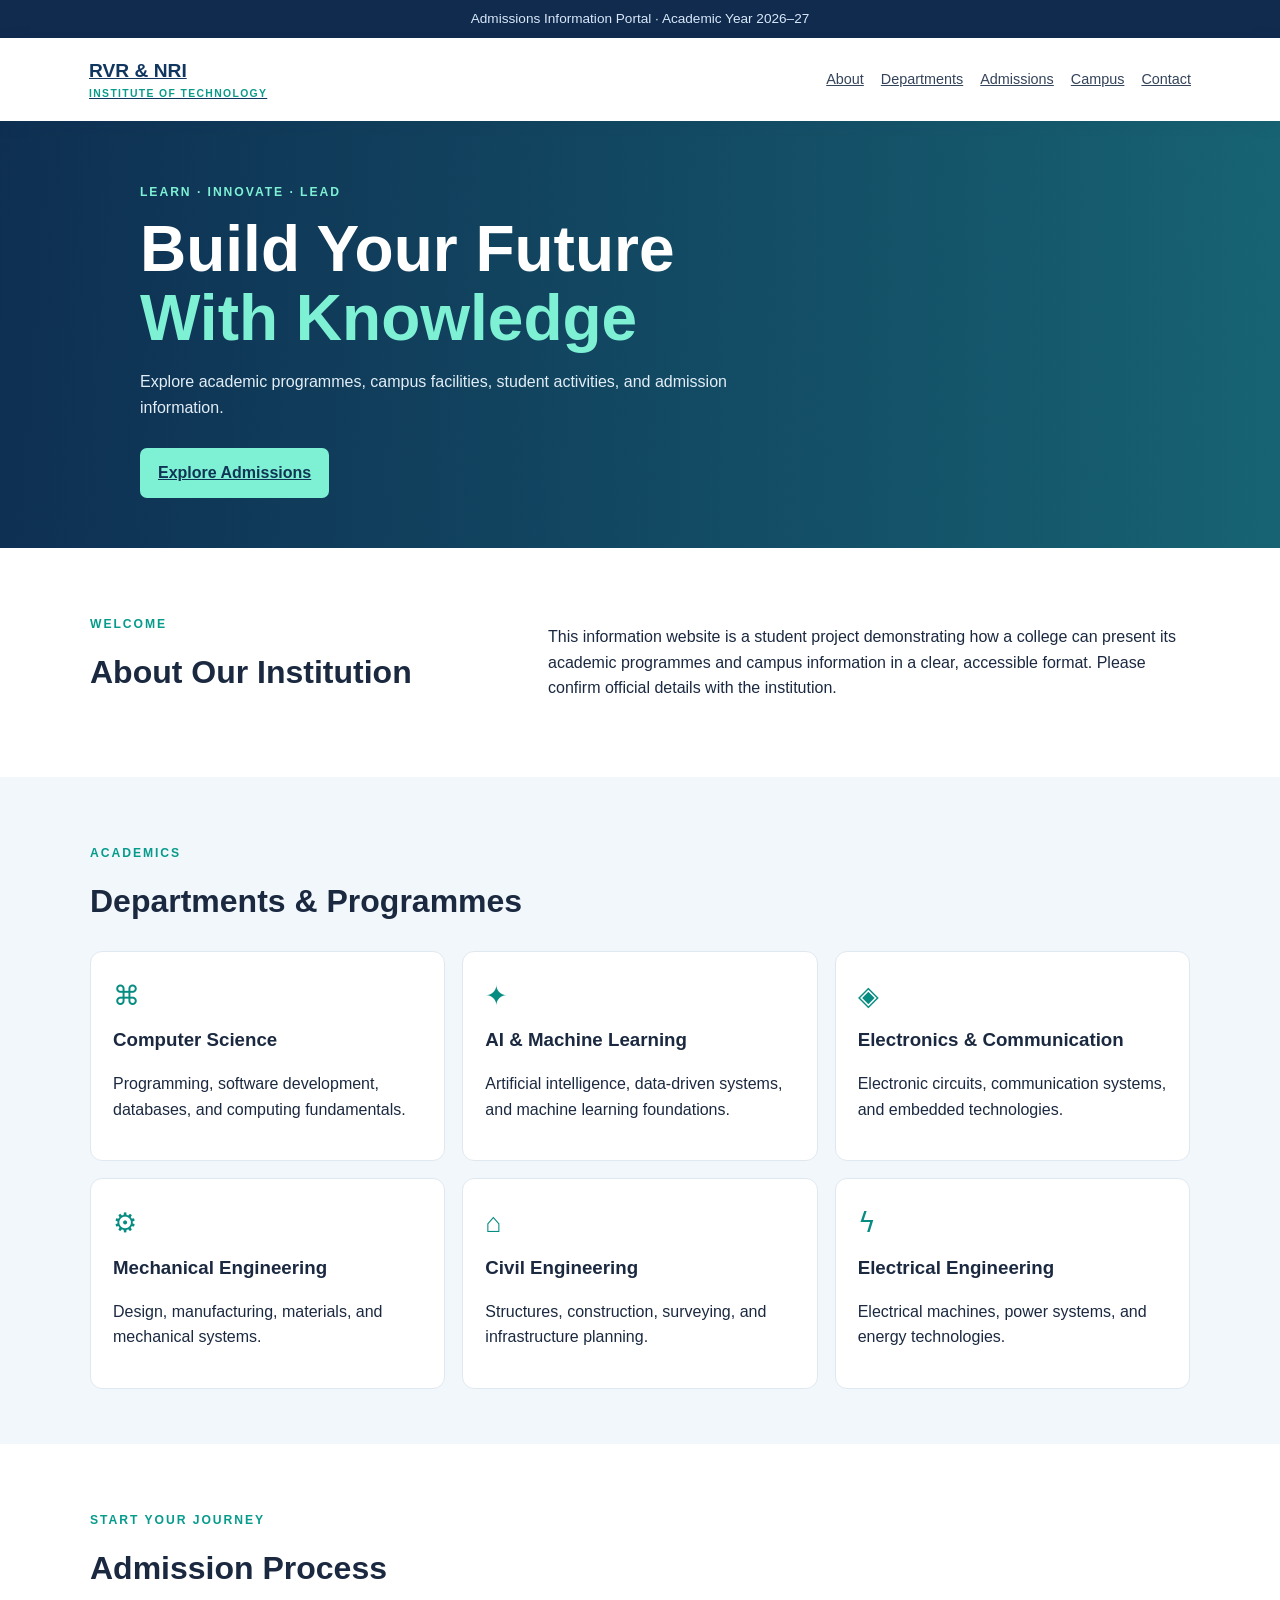
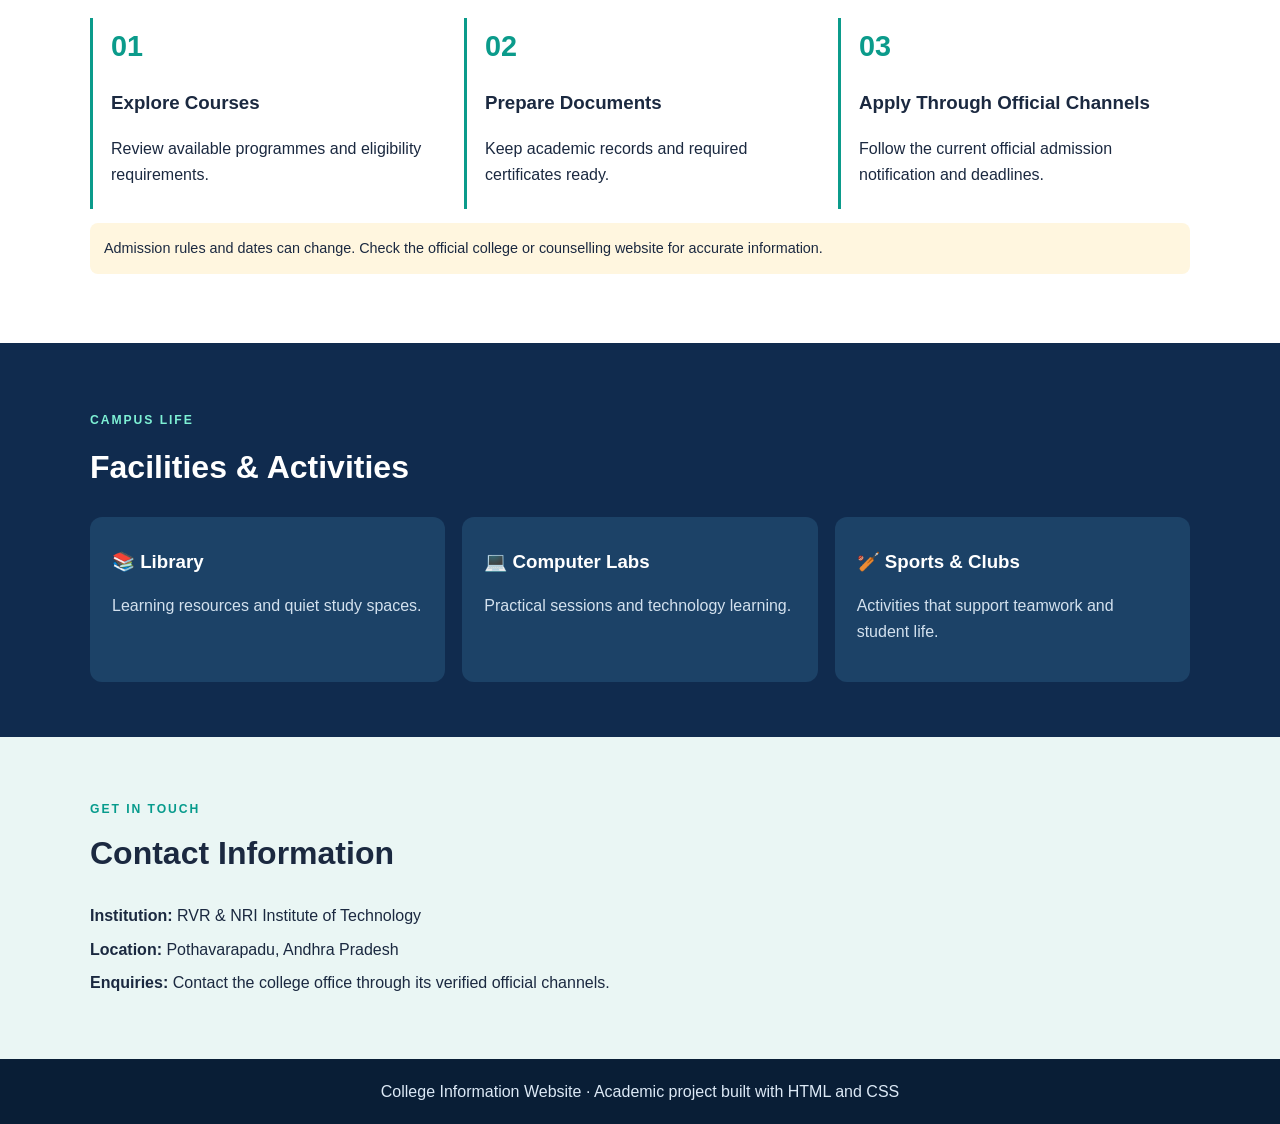
==== commit e7b945e7: "Add files via upload" ====
--- a/index.html
+++ b/index.html
@@ -3,57 +3,43 @@
 <head>
   <meta charset="UTF-8">
   <meta name="viewport" content="width=device-width, initial-scale=1.0">
-  <title>Student Portfolio</title>
+  <title>RVR & NRI Institute of Technology | Information Portal</title>
   <link rel="stylesheet" href="style.css">
 </head>
 <body>
-  <header class="hero" id="home">
-    <nav>
-      <a class="brand" href="#home">MyPortfolio</a>
-      <div class="nav-links">
-        <a href="#about">About</a><a href="#education">Education</a>
-        <a href="#skills">Skills</a><a href="#projects">Projects</a><a href="#contact">Contact</a>
-      </div>
+  <div class="topbar">Admissions Information Portal · Academic Year 2026–27</div>
+  <header>
+    <nav><a class="brand" href="#home">RVR & NRI <span>INSTITUTE OF TECHNOLOGY</span></a>
+      <div class="links"><a href="#about">About</a><a href="#departments">Departments</a><a href="#admissions">Admissions</a><a href="#campus">Campus</a><a href="#contact">Contact</a></div>
     </nav>
-    <div class="hero-content">
-      <p class="eyebrow">STUDENT • CREATOR • FUTURE DEVELOPER</p>
-      <h1>Hello, I'm <span>Lingam Sasank Venkat</span></h1>
-      <p class="lead">A Computer Science student interested in web development, programming, and artificial intelligence.</p>
-      <a class="button" href="#projects">Explore My Work</a>
-    </div>
   </header>
   <main>
-    <section id="about" class="section">
-      <p class="eyebrow">INTRODUCTION</p><h2>About Me</h2>
-      <p>I am a student who enjoys learning new technologies and solving problems. I am building my skills through coursework, practice, and small projects.</p>
-    </section>
-    <section id="education" class="section tint">
-      <p class="eyebrow">MY JOURNEY</p><h2>Education</h2>
-      <div class="card"><h3>B.Tech — Computer Science and Engineering (AI)</h3><p>College: Dr. RVR & NRI Institute of Technology</p><p>Learning programming, computer fundamentals, and web development.</p></div>
-    </section>
-    <section id="skills" class="section">
-      <p class="eyebrow">WHAT I AM LEARNING</p><h2>Technical Skills</h2>
-      <div class="pills"><span>HTML</span><span>CSS</span><span>Python</span><span>Problem Solving</span><span>AI Fundamentals</span></div>
-    </section>
-    <section id="projects" class="section tint">
-      <p class="eyebrow">SELECTED WORK</p><h2>Projects & Interests</h2>
-      <div class="grid">
-        <article class="card"><h3>Student Portfolio</h3><p>A responsive website to present my skills and academic journey.</p></article>
-        <article class="card"><h3>Water Awareness Page</h3><p>A webpage sharing practical ways to conserve water.</p></article>
-        <article class="card"><h3>Python Practice</h3><p>Small programs created while learning programming basics.</p></article>
-      </div>
-      <h3 class="subhead">Hobbies</h3><p>Learning technology · Exploring ideas · Listening to music · Designing webpages</p>
-    </section>
-    <section class="section">
-      <p class="eyebrow">HIGHLIGHTS</p><h2>Achievements</h2>
-      <div class="card"><p>• Completed introductory learning activities in programming and web design.</p><p>• Practising how to create clear, accessible web pages.</p><p><strong>Resume:</strong> This portfolio serves as a brief online profile. Add your verified certificates and resume file when available.</p></div>
-    </section>
-    <section id="contact" class="section contact">
-      <p class="eyebrow">LET'S CONNECT</p><h2>Contact</h2>
-      <p>Email: yourname@example.com</p><p>Location: Andhra Pradesh, India</p>
-      <p class="small">Replace the sample email with your own contact details before submission.</p>
-    </section>
+    <section class="banner" id="home"><div class="banner-inner">
+      <p class="label">LEARN · INNOVATE · LEAD</p><h1>Build Your Future<br><span>With Knowledge</span></h1>
+      <p>Explore academic programmes, campus facilities, student activities, and admission information.</p>
+      <a class="button" href="#admissions">Explore Admissions</a>
+    </div></section>
+    <section id="about" class="section intro"><div><p class="label">WELCOME</p><h2>About Our Institution</h2></div><p>This information website is a student project demonstrating how a college can present its academic programmes and campus information in a clear, accessible format. Please confirm official details with the institution.</p></section>
+    <section id="departments" class="section pale"><p class="label">ACADEMICS</p><h2>Departments & Programmes</h2><div class="grid">
+      <article class="card"><div class="icon">⌘</div><h3>Computer Science</h3><p>Programming, software development, databases, and computing fundamentals.</p></article>
+      <article class="card"><div class="icon">✦</div><h3>AI & Machine Learning</h3><p>Artificial intelligence, data-driven systems, and machine learning foundations.</p></article>
+      <article class="card"><div class="icon">◈</div><h3>Electronics & Communication</h3><p>Electronic circuits, communication systems, and embedded technologies.</p></article>
+      <article class="card"><div class="icon">⚙</div><h3>Mechanical Engineering</h3><p>Design, manufacturing, materials, and mechanical systems.</p></article>
+      <article class="card"><div class="icon">⌂</div><h3>Civil Engineering</h3><p>Structures, construction, surveying, and infrastructure planning.</p></article>
+      <article class="card"><div class="icon">ϟ</div><h3>Electrical Engineering</h3><p>Electrical machines, power systems, and energy technologies.</p></article>
+    </div></section>
+    <section id="admissions" class="section"><p class="label">START YOUR JOURNEY</p><h2>Admission Process</h2><div class="steps">
+      <div><b>01</b><h3>Explore Courses</h3><p>Review available programmes and eligibility requirements.</p></div>
+      <div><b>02</b><h3>Prepare Documents</h3><p>Keep academic records and required certificates ready.</p></div>
+      <div><b>03</b><h3>Apply Through Official Channels</h3><p>Follow the current official admission notification and deadlines.</p></div>
+    </div><p class="note">Admission rules and dates can change. Check the official college or counselling website for accurate information.</p></section>
+    <section id="campus" class="section dark"><p class="label">CAMPUS LIFE</p><h2>Facilities & Activities</h2><div class="grid">
+      <article class="feature"><h3>📚 Library</h3><p>Learning resources and quiet study spaces.</p></article>
+      <article class="feature"><h3>💻 Computer Labs</h3><p>Practical sessions and technology learning.</p></article>
+      <article class="feature"><h3>🏏 Sports & Clubs</h3><p>Activities that support teamwork and student life.</p></article>
+    </div></section>
+    <section id="contact" class="section contact"><p class="label">GET IN TOUCH</p><h2>Contact Information</h2><p><strong>Institution:</strong> RVR & NRI Institute of Technology</p><p><strong>Location:</strong> Pothavarapadu, Andhra Pradesh</p><p><strong>Enquiries:</strong> Contact the college office through its verified official channels.</p></section>
   </main>
-  <footer>© 2026 Student Portfolio · Built with HTML and CSS</footer>
+  <footer>College Information Website · Academic project built with HTML and CSS</footer>
 </body>
 </html>
--- a/style.css
+++ b/style.css
@@ -1 +1 @@
-*{box-sizing:border-box}html{scroll-behavior:smooth}body{margin:0;font-family:Arial,Helvetica,sans-serif;color:#172033;line-height:1.65;background:#fff}a{color:inherit;text-decoration:none}.hero{background:linear-gradient(135deg,#101b3b,#225b78);color:white;min-height:420px;padding:24px 8% 70px}nav{display:flex;justify-content:space-between;align-items:center;gap:20px;flex-wrap:wrap}.brand{font-size:1.35rem;font-weight:800}.nav-links{display:flex;gap:18px;flex-wrap:wrap}.nav-links a{color:#e3efff;font-size:.94rem}.nav-links a:hover{color:#77f0d0}.hero-content{max-width:850px;margin:78px auto 0}.eyebrow{font-size:.76rem;letter-spacing:.16em;font-weight:bold;color:#0c9d8b}.hero .eyebrow{color:#77f0d0}.hero h1{font-size:clamp(2.2rem,5vw,4rem);line-height:1.12;margin:12px 0}.hero h1 span{color:#77f0d0}.lead{max-width:650px;color:#e1e9f5;font-size:1.12rem}.button{display:inline-block;margin-top:14px;background:#77f0d0;color:#10213a;padding:12px 20px;border-radius:9px;font-weight:bold}.section{padding:58px 8%;max-width:1200px;margin:auto}.section h2{font-size:2rem;margin:5px 0 18px}.tint{max-width:none;background:#f3f7fb}.tint>*{max-width:1040px;margin-left:auto;margin-right:auto}.card{background:white;border:1px solid #e0e8f0;border-radius:14px;padding:22px;box-shadow:0 8px 24px #162b4510}.grid{display:grid;grid-template-columns:repeat(3,minmax(0,1fr));gap:18px}.pills{display:flex;gap:12px;flex-wrap:wrap}.pills span{background:#e4f7f3;color:#086d64;padding:10px 16px;border-radius:99px;font-weight:bold}.subhead{margin-top:28px}.contact{background:#eaf5f8;max-width:none}.contact>*{max-width:1040px;margin-left:auto;margin-right:auto}.small{font-size:.9rem;color:#5e6c7e}footer{text-align:center;padding:22px;background:#101b3b;color:#dce8f5}@media(max-width:700px){.hero{padding:20px 6% 55px}.hero-content{margin-top:55px}.section{padding:42px 6%}.grid{grid-template-columns:1fr}.nav-links{gap:12px}.section h2{font-size:1.7rem}}+*{box-sizing:border-box}html{scroll-behavior:smooth}body{margin:0;font-family:Arial,Helvetica,sans-serif;color:#1b2940;line-height:1.6}.topbar{background:#102b4e;color:#d9e8fa;text-align:center;padding:8px;font-size:.85rem}header{background:white;position:relative;z-index:1;box-shadow:0 3px 18px #102b4e12}nav{max-width:1150px;margin:auto;padding:18px 24px;display:flex;justify-content:space-between;align-items:center;gap:20px;flex-wrap:wrap}.brand{font-weight:900;color:#11365f;font-size:1.2rem}.brand span{display:block;font-size:.65rem;letter-spacing:.13em;color:#0b9b8b}.links{display:flex;gap:17px;flex-wrap:wrap}.links a{font-size:.9rem;color:#34445b}.links a:hover{color:#0b9b8b}.banner{background:linear-gradient(100deg,#0d2d50ee,#145f70d9),linear-gradient(45deg,#173b63,#2c8d91);color:white;min-height:380px;display:flex;align-items:center;padding:50px 8%}.banner-inner{max-width:1000px;margin:auto;width:100%}.label{color:#079b8c;font-size:.76rem;font-weight:bold;letter-spacing:.16em}.banner .label{color:#7ef1d5}.banner h1{font-size:clamp(2.4rem,5vw,4.3rem);line-height:1.08;margin:10px 0}.banner h1 span{color:#7ef1d5}.banner p:not(.label){max-width:600px;color:#e2eef7}.button{display:inline-block;margin-top:12px;background:#7ef1d5;color:#103454;padding:12px 18px;border-radius:7px;font-weight:bold}.section{padding:55px max(7%,calc((100% - 1100px)/2))}.section h2{font-size:2rem;margin:5px 0 24px}.intro{display:grid;grid-template-columns:1fr 1.5fr;gap:30px;align-items:center}.pale{background:#f2f7fb}.grid{display:grid;grid-template-columns:repeat(3,minmax(0,1fr));gap:17px}.card{background:white;padding:22px;border:1px solid #e0e8ef;border-radius:12px}.card h3,.feature h3{margin:8px 0}.icon{font-size:1.7rem;color:#078c82}.steps{display:grid;grid-template-columns:repeat(3,1fr);gap:22px}.steps>div{border-left:3px solid #0b9b8b;padding:5px 18px}.steps b{font-size:1.8rem;color:#0b9b8b}.note{background:#fff6df;padding:14px;border-radius:8px;font-size:.9rem}.dark{background:#102b4e;color:white}.dark .label{color:#7ef1d5}.feature{background:#1c4267;padding:22px;border-radius:12px}.feature p{color:#d3e1ee}.contact{background:#eaf6f4}.contact p{margin:8px 0}footer{text-align:center;background:#091e36;color:#dce9f6;padding:20px}@media(max-width:760px){nav{padding:16px}.intro{grid-template-columns:1fr}.grid,.steps{grid-template-columns:1fr}.section{padding:40px 6%}.banner{padding:45px 6%}.links{gap:12px}}
